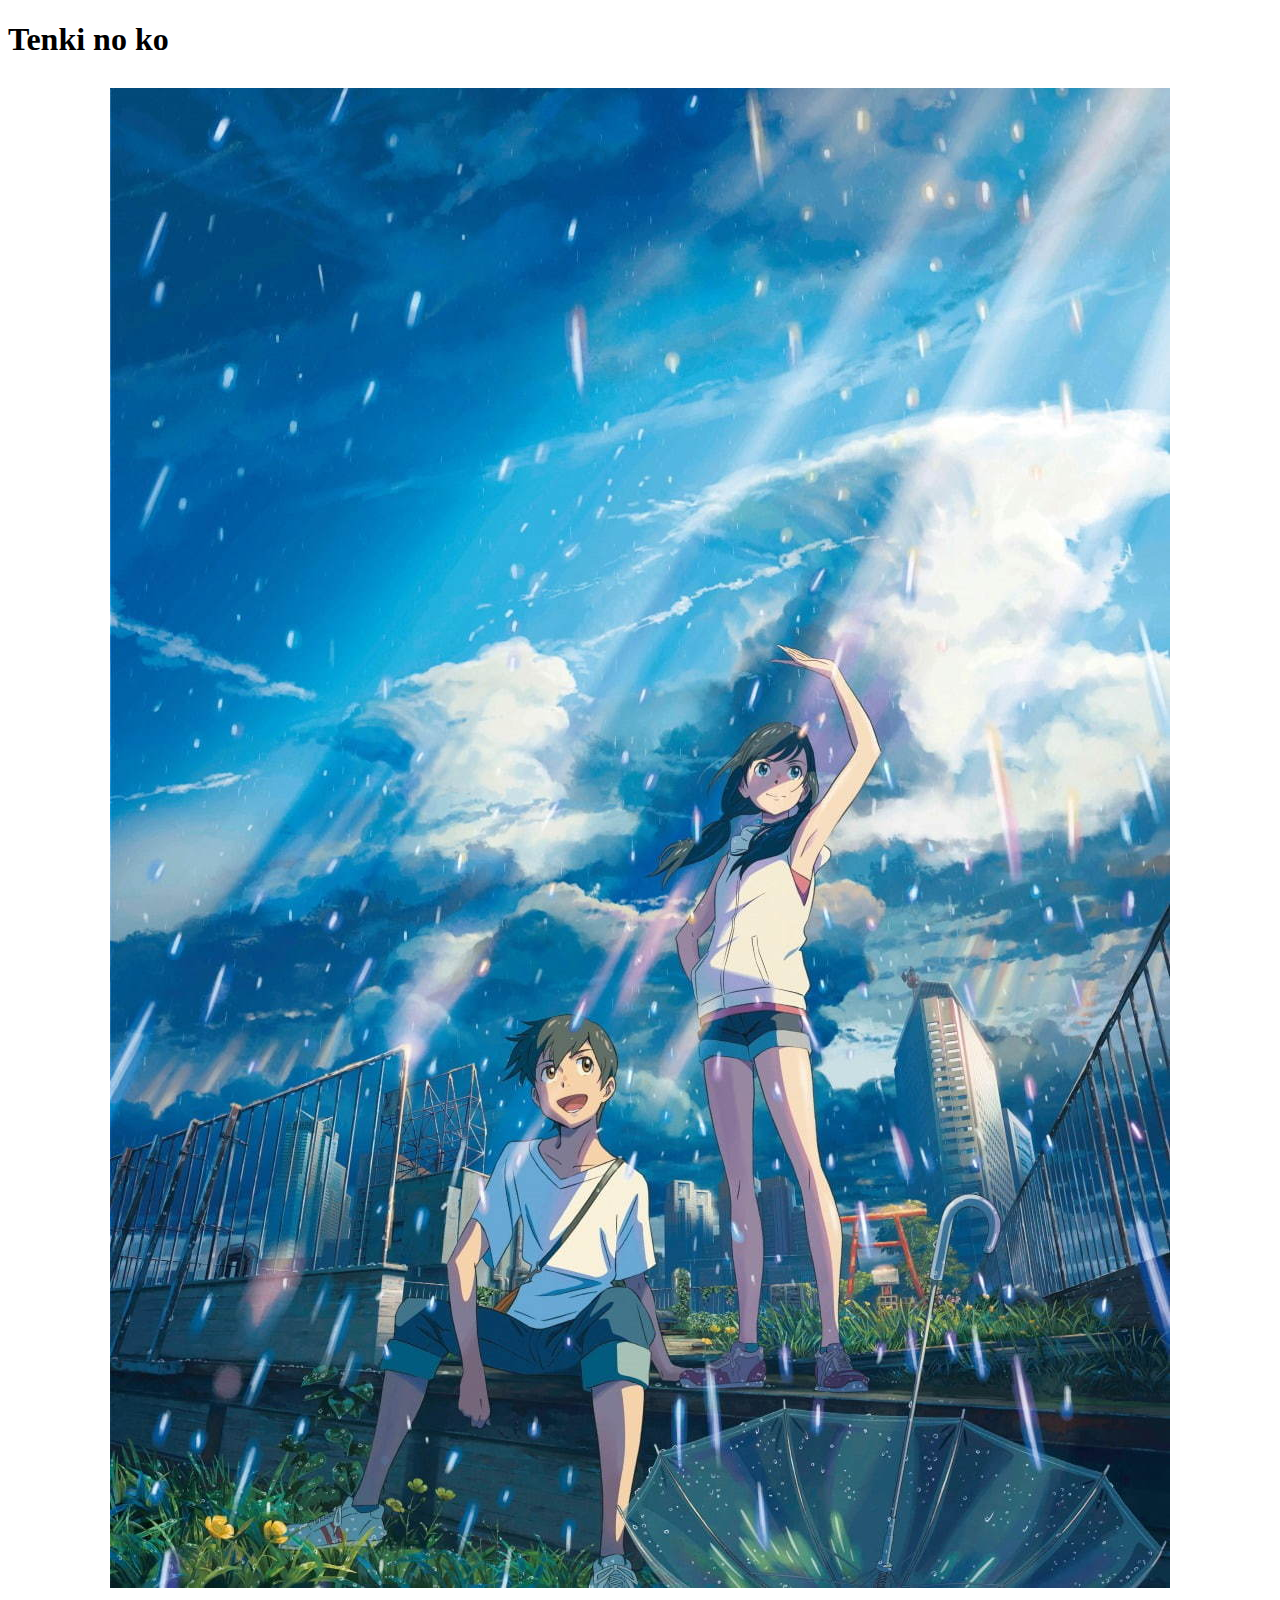
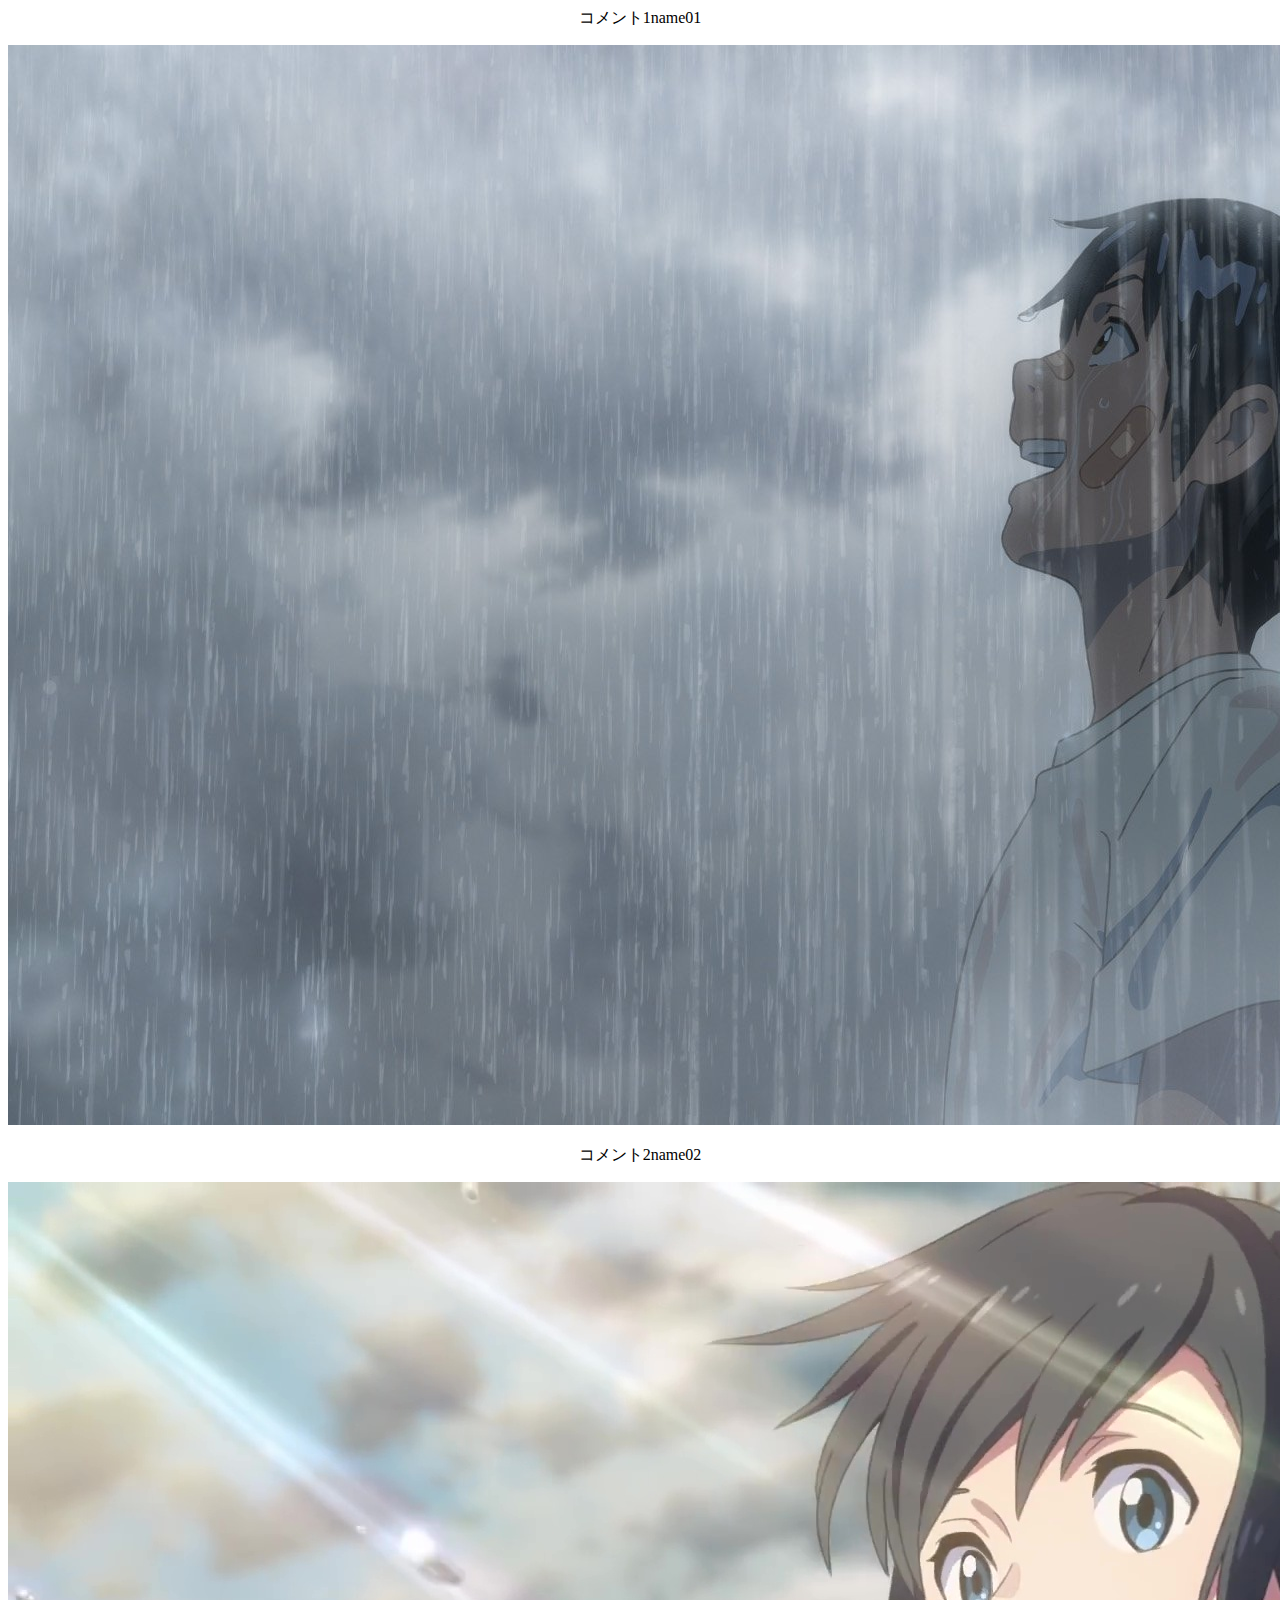
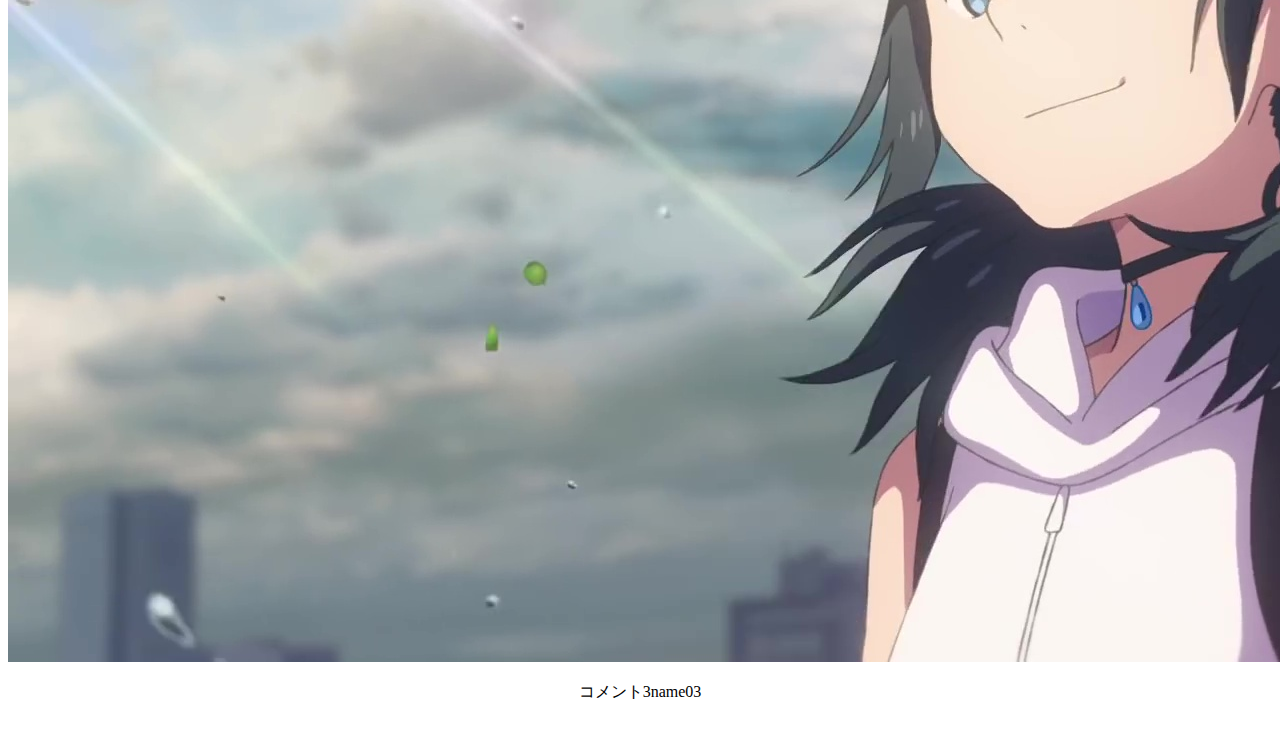
==== tenkinoko.html @ 9630da31 "add tenkinoko" ====
<!DOCTYPE html>
<html>

<head>
    <meta charset="UTF-8">
    <meta name="viewport" content="width=device-width, initial-scale=1.0">

    <link href="https://fonts.googleapis.com/css?family=Open+Sans+Condensed:300&display=swap" rel="stylesheet">
    <link rel="stylesheet" href="css/style.css">

    <title>Tenki no ko</title>
</head>

<body>
    <header>
        <h1>Tenki no ko</h1>
    </header>

    <div class="container">
        <div id="img_unit">

        </div>
    </div>
    <script>
        var images = [
            {
                "path": "img/img01.jpg",
                "name": "name01",
                "caption": "コメント1"
            },
            {
                "path": "img/img02.jpg",
                "name": "name02",
                "caption": "コメント2"
            },
            {
                "path": "img/img03.jpg",
                "name": "name03",
                "caption": "コメント3"
            }
        ];
        var img;
        var caption;
        var div;

        for (var i = 0; i < images.length; i++) {

            img = document.createElement('img');
            img.setAttribute('src', images[i].path);

            caption = document.createElement('div');
            caption.className = 'inner';
            caption.innerHTML = '<p>' + images[i].caption + '<span>' + images[i].name + '</span></p>';

            div = document.createElement('div');
            div.className = 'photo';
            div.appendChild(img);
            div.appendChild(caption);

            document.getElementById('img_unit').appendChild(div);
        }
    </script>
</body>

</html>
---- css/style.css ----
.container {
    text-align: center;
    margin: 30px auto;
}

#timer {
    font-size: 36px;
    border: 1px solid #ccc;
    margin: 30px auto;
    padding: 50px;
    background-color: #000;
    color: #fff;
    border-radius: 3px;
    box-shadow: 1px 1px 3px rgba(0, 0, 0, .5);

}

.btn {
    width: 100%;
}
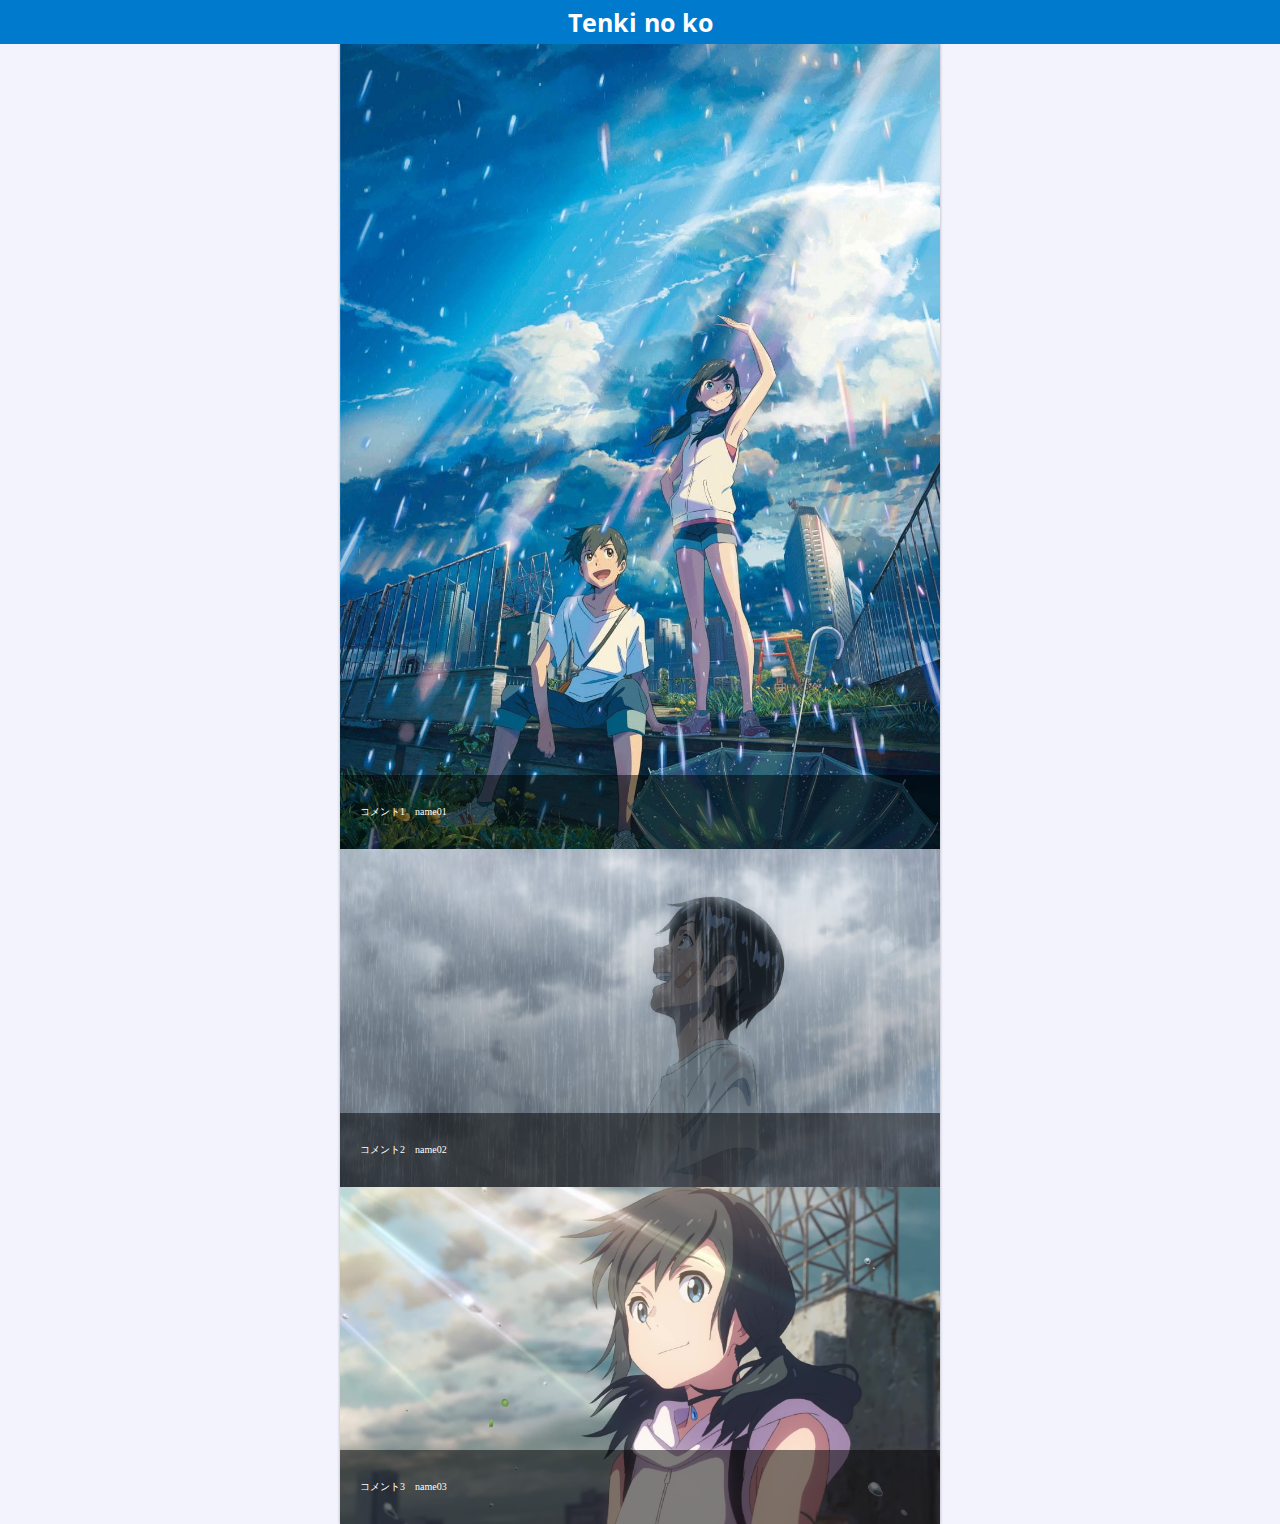
==== commit 05b7fd01: "fix index and tenki" ====
--- a/tenkinoko.html
+++ b/tenkinoko.html
@@ -6,7 +6,7 @@
     <meta name="viewport" content="width=device-width, initial-scale=1.0">
 
     <link href="https://fonts.googleapis.com/css?family=Open+Sans+Condensed:300&display=swap" rel="stylesheet">
-    <link rel="stylesheet" href="css/style.css">
+    <link rel="stylesheet" href="css/style_tenki.css">
 
     <title>Tenki no ko</title>
 </head>
@@ -62,4 +62,4 @@
     </script>
 </body>
 
-</html>+</html>
--- a/css/style_tenki.css
+++ b/css/style_tenki.css
@@ -0,0 +1,57 @@
+body {
+    margin: 0;
+    padding: 0;
+    background-color: rgba(26, 55, 229, 0.06);
+
+}
+
+.container {
+    max-width: 600px;
+    margin: 0 auto;
+    box-shadow: 0px 0px 3px rgba(0, 0, 0, .3);
+}
+
+img {
+    width: 100%;
+    margin: 0;
+    vertical-align: top;
+}
+
+header {
+    background-color: #007acc;
+    color: #FFF;
+    width: 100%;
+    position: fixed;
+    top: 0;
+    z-index: 100;
+}
+
+header h1 {
+    margin: 0;
+    font-size: 25px;
+    padding: 5px;
+    text-align: center;
+    font-family: 'Open Sans Condensed', sans-serif;
+}
+
+.photo {
+    position: relative;
+}
+
+.photo .inner {
+    position: absolute;
+    bottom: 0;
+    background-color: rgba(0, 0, 0, .5);
+    font-size: 10px;
+    color: #FFF;
+    margin: 0;
+    width: 100%;
+}
+
+.inner p {
+    padding: 20px;
+}
+
+.inner span {
+    margin-left: 10px;
+}